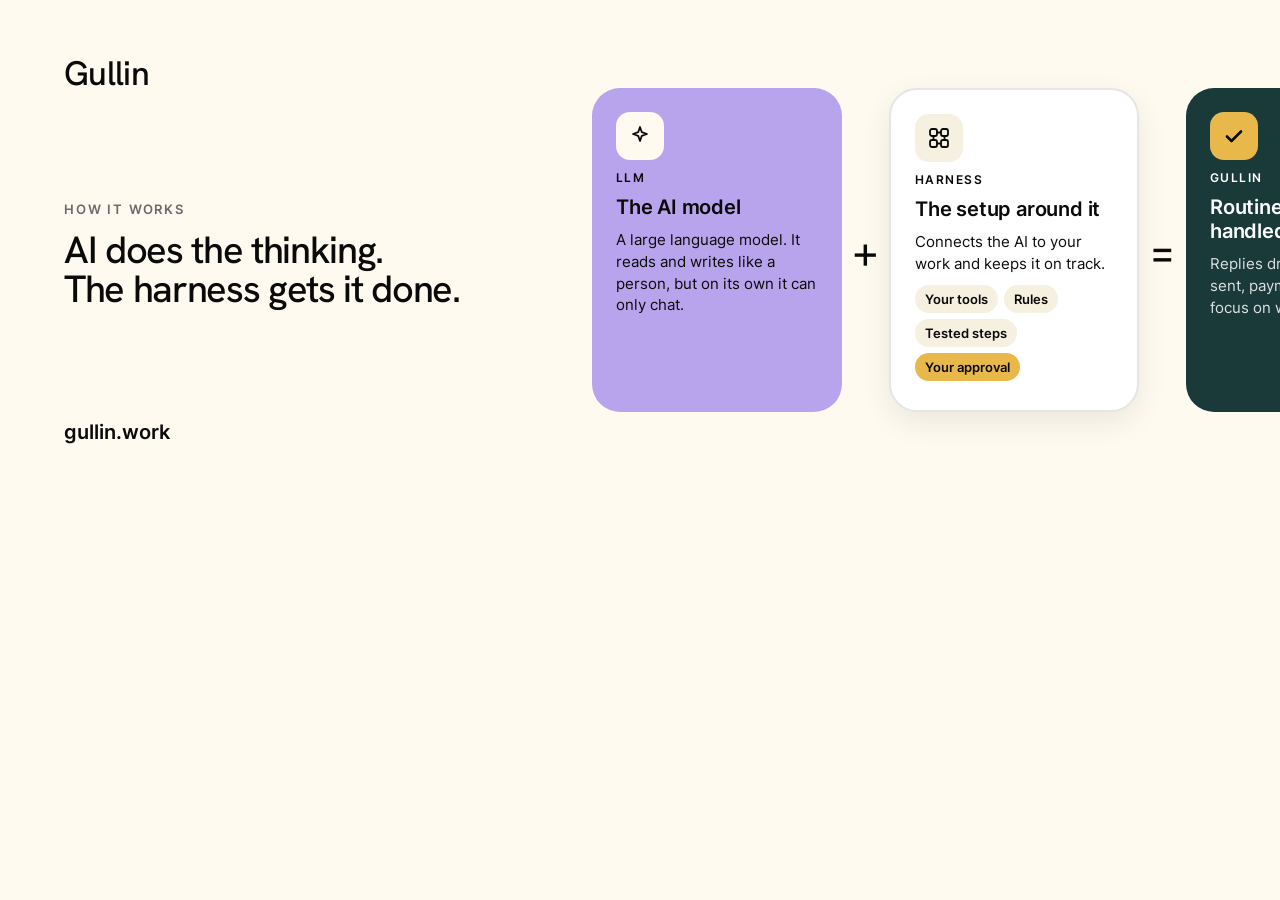
==== marketing/banners/explainer.html @ 3b218df1 "Customs broker example, new business flows and updated banners - Hero example task is now a customs " ====
<!doctype html>
<html lang="en">
<head>
<meta charset="utf-8">
<title>Gullin banner, LLM + harness explainer 1500×500</title>
<link rel="stylesheet" href="banner.css">
<style>
.banner{width:1500px;height:500px;padding:56px 64px;display:flex;align-items:center;gap:48px}
.copy{width:480px;height:100%;flex:none;display:flex;flex-direction:column;justify-content:space-between}
.wordmark{font-size:34px}
.eyebrow{display:block;margin-bottom:14px;font-size:13px;font-weight:600;letter-spacing:.14em;text-transform:uppercase;color:var(--clay-muted)}
.headline{font-size:38px;text-wrap:wrap}
.url{font-size:20px}

.eq{flex:1;display:flex;align-items:stretch;height:324px;justify-content:space-between}
.card{width:250px;padding:24px;gap:10px}
.tag{font-size:12px}
.icon{flex:none;display:grid;place-items:center;width:48px;height:48px;border-radius:14px;background:var(--clay-canvas);color:var(--clay-ink)}
.title{font-size:20px;font-weight:600;line-height:1.2;letter-spacing:-0.01em}
.body{margin:0;font-size:15px;line-height:1.45}
.op{align-self:center;flex:none;font-family:var(--font-display);font-size:44px;font-weight:500;color:var(--clay-ink);width:40px;text-align:center}
.chips{display:flex;flex-wrap:wrap;gap:6px}
.pill{display:inline-flex;align-items:center;height:28px;padding:0 10px;border-radius:999px;background:var(--clay-surface-card);font-size:13px;font-weight:600}
.pill.you{background:var(--clay-ochre)}
.c-paid .icon{background:var(--clay-ochre)}
.c-paid .body{color:rgba(255,255,255,.85)}
</style>
</head>
<body>
<div class="banner">
  <div class="copy">
    <span class="wordmark">Gullin</span>
    <div>
      <span class="eyebrow">How it works</span>
      <h1 class="headline">AI does the thinking.<br>The harness gets it done.</h1>
    </div>
    <span class="url">gullin.work</span>
  </div>

  <div class="eq">
    <div class="card c-draft">
      <span class="icon"><svg width="24" height="24" viewBox="0 0 24 24" fill="none" stroke="currentColor" stroke-width="1.8" stroke-linejoin="round"><path d="M12 3l1.8 5.2L19 10l-5.2 1.8L12 17l-1.8-5.2L5 10l5.2-1.8z"/></svg></span>
      <span class="tag">LLM</span>
      <span class="title">The AI model</span>
      <p class="body">A large language model. It reads and writes like a person, but on its own it can only chat.</p>
    </div>

    <span class="op">+</span>

    <div class="card c-approve">
      <span class="icon" style="background:var(--clay-surface-card)"><svg width="24" height="24" viewBox="0 0 24 24" fill="none" stroke="currentColor" stroke-width="1.8" stroke-linecap="round" stroke-linejoin="round"><rect x="3" y="3" width="7" height="7" rx="2"/><rect x="14" y="3" width="7" height="7" rx="2"/><rect x="3" y="14" width="7" height="7" rx="2"/><rect x="14" y="14" width="7" height="7" rx="2"/><path d="M10 6.5h4M6.5 10v4M17.5 10v4M10 17.5h4"/></svg></span>
      <span class="tag">Harness</span>
      <span class="title">The setup around it</span>
      <p class="body">Connects the AI to your work and keeps it on track.</p>
      <span class="chips"><span class="pill">Your tools</span><span class="pill">Rules</span><span class="pill">Tested steps</span><span class="pill you">Your approval</span></span>
    </div>

    <span class="op">=</span>

    <div class="card c-paid">
      <span class="icon"><svg width="24" height="24" viewBox="0 0 24 24" fill="none" stroke="currentColor" stroke-width="2.6" stroke-linecap="round" stroke-linejoin="round"><path d="M5 12.5l4.5 4.5L19 7.5"/></svg></span>
      <span class="tag">Gullin</span>
      <span class="title">Routine work, handled</span>
      <p class="body">Replies drafted, invoices sent, payments chased. You focus on what matters.</p>
    </div>
  </div>
</div>
</body>
</html>
---- marketing/banners/banner.css ----
/* Shared styles for the Gullin banners. Uses the site's tokens and fonts. */
@import url("../../assets/css/fonts.css");
@import url("../../assets/css/tokens.css");

html,body{margin:0;padding:0}
body{background:var(--clay-canvas);color:var(--clay-ink);font-family:var(--font-body);-webkit-font-smoothing:antialiased}
.banner{position:relative;box-sizing:border-box;overflow:hidden;background:var(--clay-canvas)}

.wordmark{font-family:var(--font-display);font-weight:500;letter-spacing:-0.02em;line-height:1}
.headline{margin:0;font-family:var(--font-display);font-weight:500;line-height:1.02;letter-spacing:-0.035em;text-wrap:balance}
.sub{margin:0;color:var(--clay-body);line-height:1.4;text-wrap:pretty}
.url{font-weight:600}

/* Flow cards */
.card{position:relative;box-sizing:border-box;border-radius:28px;display:flex;flex-direction:column;flex:none}
.tag{font-weight:600;letter-spacing:.12em;text-transform:uppercase;white-space:nowrap}
.c-email{background:var(--clay-pink)}
.c-draft{background:var(--clay-lavender)}
.c-approve{background:#fff;border:2px solid var(--clay-hairline);box-shadow:0 10px 30px rgba(10,10,10,.08)}
.c-paid{background:var(--clay-teal);color:var(--clay-on-dark)}
.avatar{display:grid;place-items:center;flex:none;border-radius:50%;background:var(--clay-canvas);font-weight:600}
.line{display:block;border-radius:999px;background:var(--clay-canvas)}
.chip{display:inline-flex;align-items:center;border-radius:12px;font-weight:600}
.chip-dark{background:var(--clay-ink);color:#fff}
.tick{display:grid;place-items:center;flex:none;border-radius:50%;background:var(--clay-ochre);color:var(--clay-ink)}
.turn{border-radius:999px;background:var(--clay-ochre);font-weight:600}
.arrow{flex:none;color:var(--clay-ink)}

/* Soft blobs in the background, in the brand palette */
.blob{position:absolute;border-radius:50%;filter:blur(2px)}
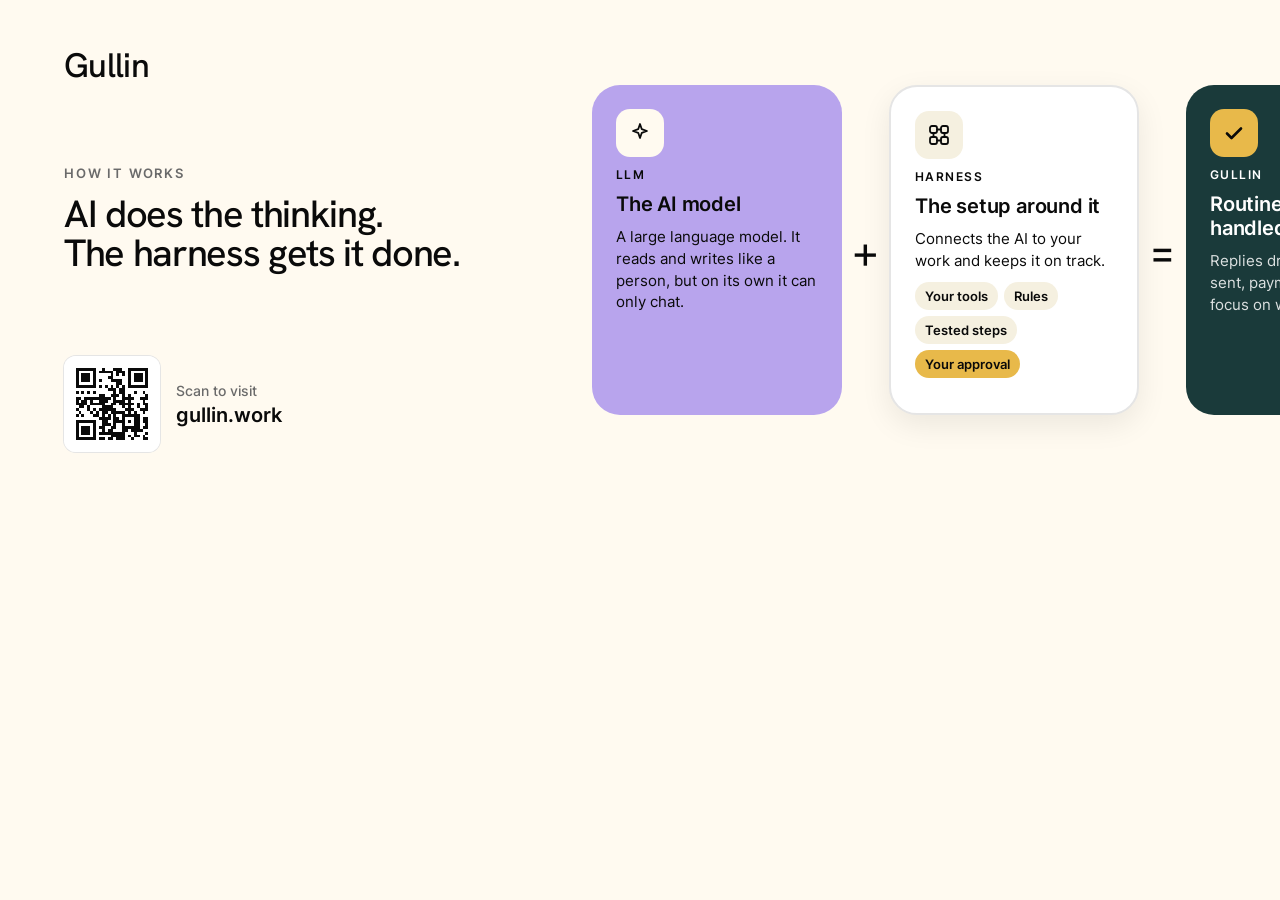
==== commit c2dabf67: "Add Spanish banners and QR codes to www.gullin.work - Every banner page now holds its English and Sp" ====
--- a/marketing/banners/explainer.html
+++ b/marketing/banners/explainer.html
@@ -5,19 +5,23 @@
 <title>Gullin banner, LLM + harness explainer 1500×500</title>
 <link rel="stylesheet" href="banner.css">
 <style>
-.banner{width:1500px;height:500px;padding:56px 64px;display:flex;align-items:center;gap:48px}
+.banner{width:1500px;height:500px;padding:48px 64px;display:flex;align-items:center;gap:48px}
 .copy{width:480px;height:100%;flex:none;display:flex;flex-direction:column;justify-content:space-between}
 .wordmark{font-size:34px}
 .eyebrow{display:block;margin-bottom:14px;font-size:13px;font-weight:600;letter-spacing:.14em;text-transform:uppercase;color:var(--clay-muted)}
 .headline{font-size:38px;text-wrap:wrap}
+html[lang="es"] .headline{font-size:35px}
+.qr{width:96px;height:96px}
+.qr-cap{font-size:14px}
 .url{font-size:20px}
 
-.eq{flex:1;display:flex;align-items:stretch;height:324px;justify-content:space-between}
+.eq{flex:1;display:flex;align-items:stretch;height:330px;justify-content:space-between}
 .card{width:250px;padding:24px;gap:10px}
 .tag{font-size:12px}
 .icon{flex:none;display:grid;place-items:center;width:48px;height:48px;border-radius:14px;background:var(--clay-canvas);color:var(--clay-ink)}
 .title{font-size:20px;font-weight:600;line-height:1.2;letter-spacing:-0.01em}
 .body{margin:0;font-size:15px;line-height:1.45}
+html[lang="es"] .body{font-size:14px}
 .op{align-self:center;flex:none;font-family:var(--font-display);font-size:44px;font-weight:500;color:var(--clay-ink);width:40px;text-align:center}
 .chips{display:flex;flex-wrap:wrap;gap:6px}
 .pill{display:inline-flex;align-items:center;height:28px;padding:0 10px;border-radius:999px;background:var(--clay-surface-card);font-size:13px;font-weight:600}
@@ -31,18 +35,21 @@
   <div class="copy">
     <span class="wordmark">Gullin</span>
     <div>
-      <span class="eyebrow">How it works</span>
-      <h1 class="headline">AI does the thinking.<br>The harness gets it done.</h1>
+      <span class="eyebrow" data-t="eyebrow">How it works</span>
+      <h1 class="headline" data-t="headline">AI does the thinking.<br>The harness gets it done.</h1>
     </div>
-    <span class="url">gullin.work</span>
+    <div class="qr-row">
+      <span class="qr"><img src="qr-gullin.svg" alt=""></span>
+      <span class="qr-text"><span class="qr-cap" data-t="scan">Scan to visit</span><span class="url">gullin.work</span></span>
+    </div>
   </div>
 
   <div class="eq">
     <div class="card c-draft">
       <span class="icon"><svg width="24" height="24" viewBox="0 0 24 24" fill="none" stroke="currentColor" stroke-width="1.8" stroke-linejoin="round"><path d="M12 3l1.8 5.2L19 10l-5.2 1.8L12 17l-1.8-5.2L5 10l5.2-1.8z"/></svg></span>
       <span class="tag">LLM</span>
-      <span class="title">The AI model</span>
-      <p class="body">A large language model. It reads and writes like a person, but on its own it can only chat.</p>
+      <span class="title" data-t="t1">The AI model</span>
+      <p class="body" data-t="b1">A large language model. It reads and writes like a person, but on its own it can only chat.</p>
     </div>
 
     <span class="op">+</span>
@@ -50,9 +57,9 @@
     <div class="card c-approve">
       <span class="icon" style="background:var(--clay-surface-card)"><svg width="24" height="24" viewBox="0 0 24 24" fill="none" stroke="currentColor" stroke-width="1.8" stroke-linecap="round" stroke-linejoin="round"><rect x="3" y="3" width="7" height="7" rx="2"/><rect x="14" y="3" width="7" height="7" rx="2"/><rect x="3" y="14" width="7" height="7" rx="2"/><rect x="14" y="14" width="7" height="7" rx="2"/><path d="M10 6.5h4M6.5 10v4M17.5 10v4M10 17.5h4"/></svg></span>
       <span class="tag">Harness</span>
-      <span class="title">The setup around it</span>
-      <p class="body">Connects the AI to your work and keeps it on track.</p>
-      <span class="chips"><span class="pill">Your tools</span><span class="pill">Rules</span><span class="pill">Tested steps</span><span class="pill you">Your approval</span></span>
+      <span class="title" data-t="t2">The setup around it</span>
+      <p class="body" data-t="b2">Connects the AI to your work and keeps it on track.</p>
+      <span class="chips"><span class="pill" data-t="p1">Your tools</span><span class="pill" data-t="p2">Rules</span><span class="pill" data-t="p3">Tested steps</span><span class="pill you" data-t="p4">Your approval</span></span>
     </div>
 
     <span class="op">=</span>
@@ -60,10 +67,28 @@
     <div class="card c-paid">
       <span class="icon"><svg width="24" height="24" viewBox="0 0 24 24" fill="none" stroke="currentColor" stroke-width="2.6" stroke-linecap="round" stroke-linejoin="round"><path d="M5 12.5l4.5 4.5L19 7.5"/></svg></span>
       <span class="tag">Gullin</span>
-      <span class="title">Routine work, handled</span>
-      <p class="body">Replies drafted, invoices sent, payments chased. You focus on what matters.</p>
+      <span class="title" data-t="t3">Routine work, handled</span>
+      <p class="body" data-t="b3">Replies drafted, invoices sent, payments chased. You focus on what matters.</p>
     </div>
   </div>
 </div>
+<script>
+window.BANNER_COPY = {
+  en: {},
+  es: {
+    eyebrow: 'Cómo funciona',
+    headline: 'La IA pone el razonamiento.<br>El harness hace el trabajo.',
+    scan: 'Escanea para visitar',
+    t1: 'El modelo de IA',
+    b1: 'Un modelo de lenguaje grande. Lee y escribe como una persona, pero por sí solo solo puede conversar.',
+    t2: 'Lo que la rodea',
+    b2: 'Conecta la IA a tu trabajo y la mantiene en orden.',
+    p1: 'Tus herramientas', p2: 'Reglas', p3: 'Pasos probados', p4: 'Tu aprobación',
+    t3: 'Trabajo rutinario, resuelto',
+    b3: 'Respuestas redactadas, facturas enviadas, cobros reclamados. Tú te centras en lo que importa.'
+  }
+};
+</script>
+<script src="banner-i18n.js"></script>
 </body>
 </html>
--- a/marketing/banners/banner.css
+++ b/marketing/banners/banner.css
@@ -28,3 +28,10 @@
 
 /* Soft blobs in the background, in the brand palette */
 .blob{position:absolute;border-radius:50%;filter:blur(2px)}
+
+/* QR code to www.gullin.work: the SVG carries its own white quiet zone */
+.qr-row{display:flex;align-items:center;gap:16px}
+.qr{flex:none;display:block;border-radius:12px;overflow:hidden;background:#fff;box-shadow:0 0 0 1px var(--clay-hairline)}
+.qr img{display:block;width:100%;height:100%;image-rendering:pixelated}
+.qr-text{display:flex;flex-direction:column;gap:4px}
+.qr-cap{color:var(--clay-muted);font-weight:500}
